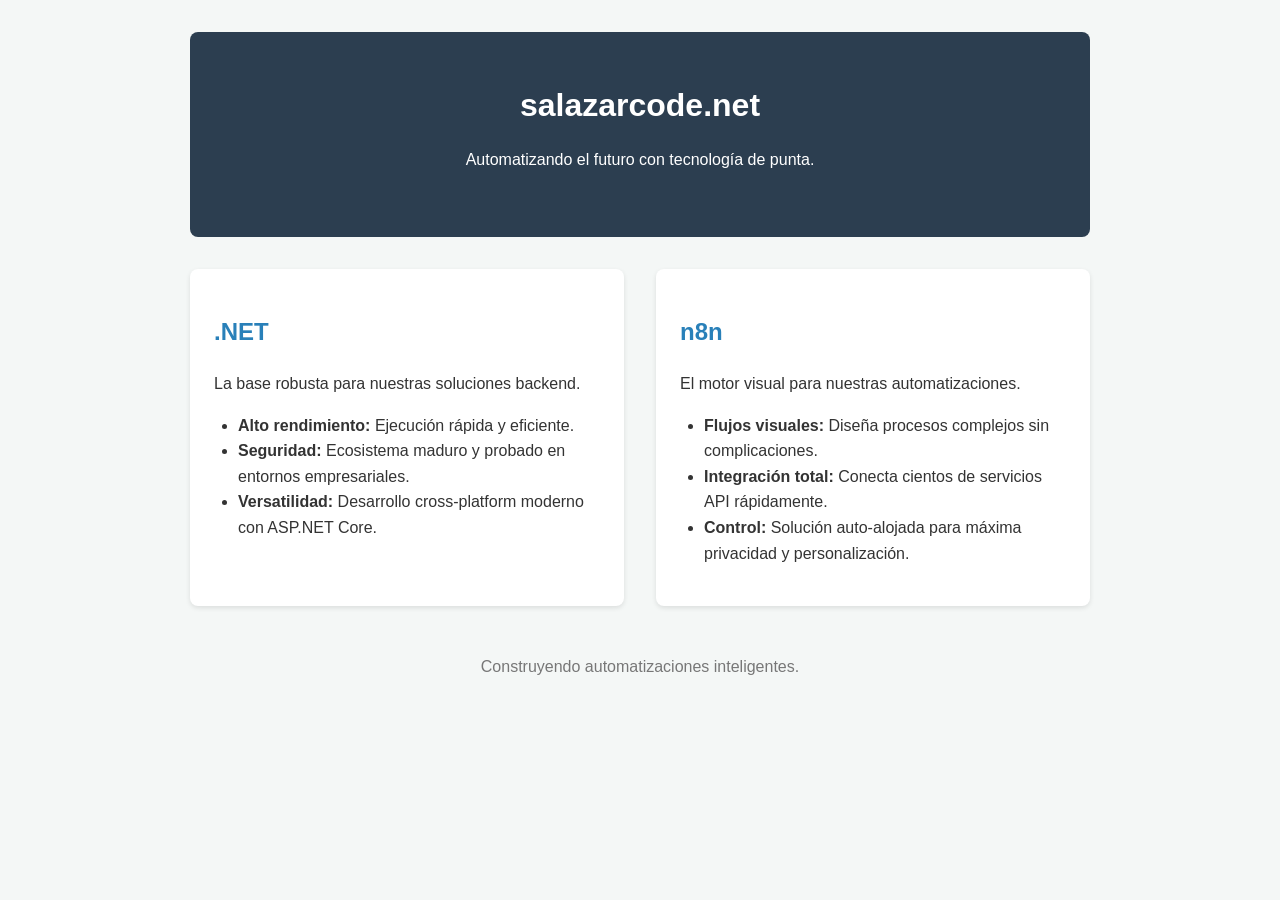
==== index.html @ 506108c3 "Initial commit of salazarcode.net" ====
<!DOCTYPE html>
<html lang="es">
<head>
    <meta charset="UTF-8">
    <meta name="viewport" content="width=device-width, initial-scale=1.0">
    <title>Bienvenido a salazarcode.net</title>
    <style>
        body { font-family: 'Segoe UI', Tahoma, Geneva, Verdana, sans-serif; line-height: 1.6; color: #333; margin: 0; background-color: #f4f7f6; }
        .container { max-width: 900px; margin: 0 auto; padding: 2rem; }
        header { text-align: center; padding: 3rem 0; background: #2c3e50; color: white; border-radius: 8px; margin-bottom: 2rem; }
        h1 { margin: 0; }
        .features { display: grid; grid-template-columns: 1fr 1fr; gap: 2rem; }
        .card { background: white; padding: 1.5rem; border-radius: 8px; box-shadow: 0 2px 5px rgba(0,0,0,0.1); }
        h2 { color: #2980b9; }
        ul { padding-left: 1.5rem; }
        footer { text-align: center; margin-top: 3rem; color: #777; }
    </style>
</head>
<body>
    <div class="container">
        <header>
            <h1>salazarcode.net</h1>
            <p>Automatizando el futuro con tecnología de punta.</p>
        </header>

        <section class="features">
            <div class="card">
                <h2>.NET</h2>
                <p>La base robusta para nuestras soluciones backend.</p>
                <ul>
                    <li><strong>Alto rendimiento:</strong> Ejecución rápida y eficiente.</li>
                    <li><strong>Seguridad:</strong> Ecosistema maduro y probado en entornos empresariales.</li>
                    <li><strong>Versatilidad:</strong> Desarrollo cross-platform moderno con ASP.NET Core.</li>
                </ul>
            </div>
            <div class="card">
                <h2>n8n</h2>
                <p>El motor visual para nuestras automatizaciones.</p>
                <ul>
                    <li><strong>Flujos visuales:</strong> Diseña procesos complejos sin complicaciones.</li>
                    <li><strong>Integración total:</strong> Conecta cientos de servicios API rápidamente.</li>
                    <li><strong>Control:</strong> Solución auto-alojada para máxima privacidad y personalización.</li>
                </ul>
            </div>
        </section>

        <footer>
            <p>Construyendo automatizaciones inteligentes.</p>
        </footer>
    </div>
</body>
</html>
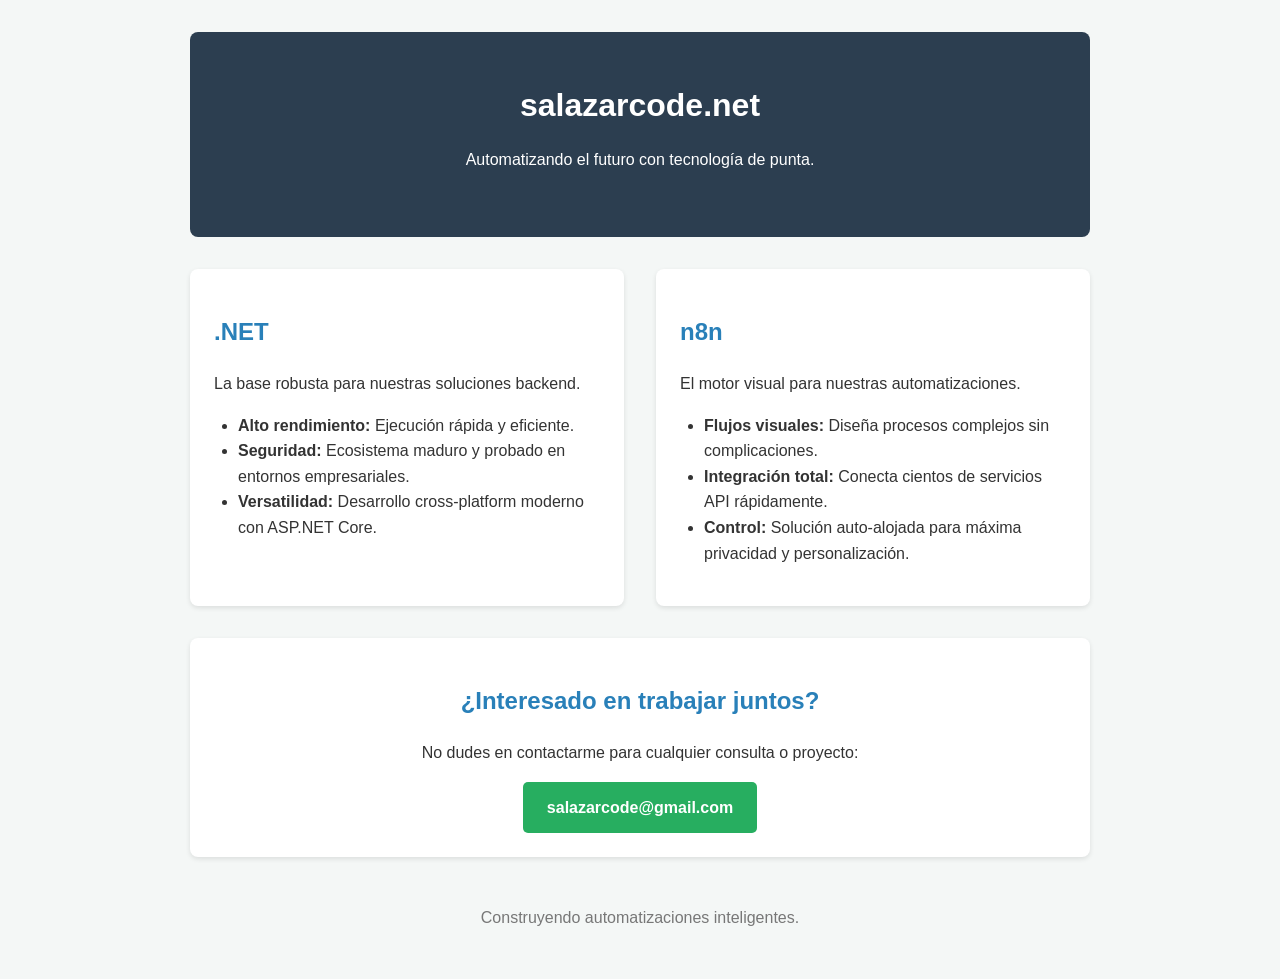
==== commit 5caff9c3: "Make site responsive and add contact section" ====
--- a/index.html
+++ b/index.html
@@ -9,11 +9,19 @@
         .container { max-width: 900px; margin: 0 auto; padding: 2rem; }
         header { text-align: center; padding: 3rem 0; background: #2c3e50; color: white; border-radius: 8px; margin-bottom: 2rem; }
         h1 { margin: 0; }
-        .features { display: grid; grid-template-columns: 1fr 1fr; gap: 2rem; }
+        .features { display: grid; grid-template-columns: 1fr 1fr; gap: 2rem; margin-bottom: 2rem; }
         .card { background: white; padding: 1.5rem; border-radius: 8px; box-shadow: 0 2px 5px rgba(0,0,0,0.1); }
         h2 { color: #2980b9; }
         ul { padding-left: 1.5rem; }
+        .contact { text-align: center; }
+        .contact a { display: inline-block; padding: 0.8rem 1.5rem; background: #27ae60; color: white; text-decoration: none; border-radius: 5px; font-weight: bold; }
         footer { text-align: center; margin-top: 3rem; color: #777; }
+
+        /* Responsividad */
+        @media (max-width: 768px) {
+            .features { grid-template-columns: 1fr; }
+            .container { padding: 1rem; }
+        }
     </style>
 </head>
 <body>
@@ -44,6 +52,12 @@
             </div>
         </section>
 
+        <section class="card contact">
+            <h2>¿Interesado en trabajar juntos?</h2>
+            <p>No dudes en contactarme para cualquier consulta o proyecto:</p>
+            <a href="mailto:salazarcode@gmail.com">salazarcode@gmail.com</a>
+        </section>
+
         <footer>
             <p>Construyendo automatizaciones inteligentes.</p>
         </footer>
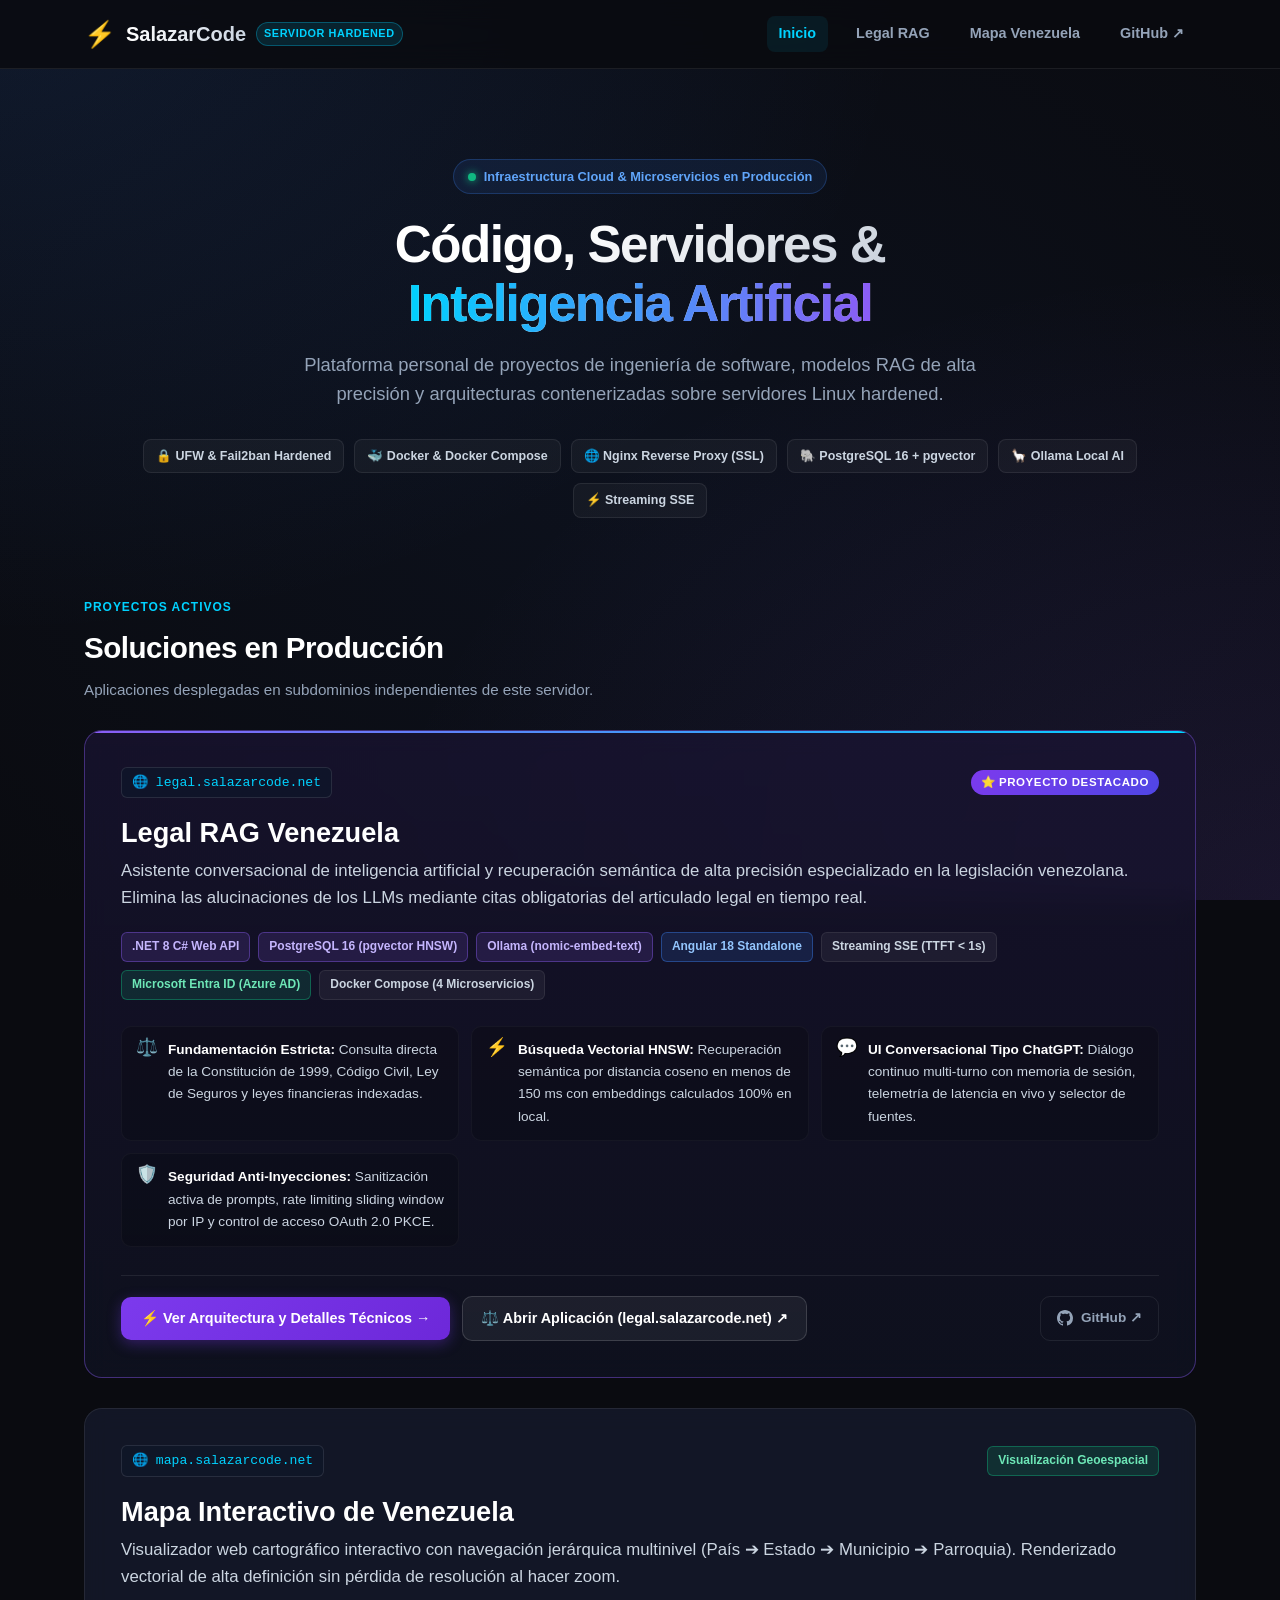
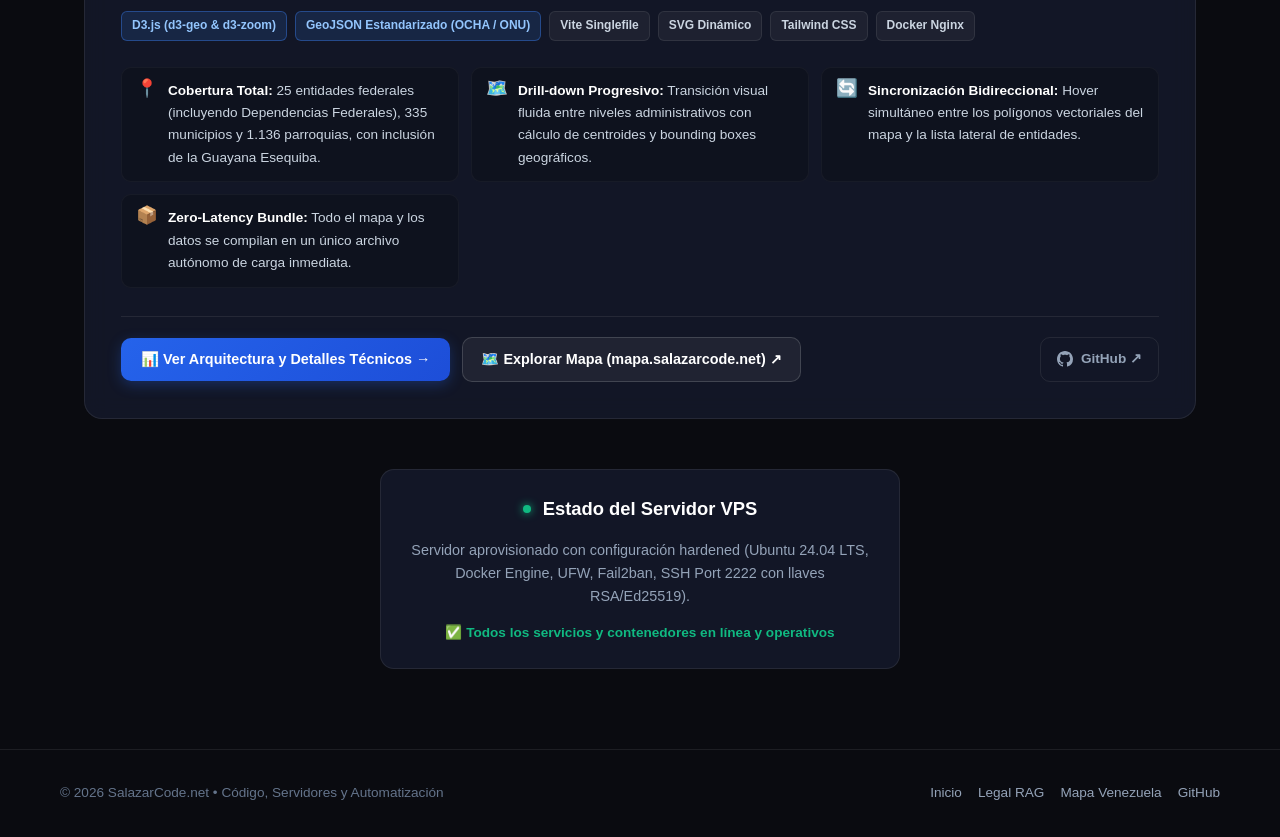
==== commit 6a428d97: "feat: modernize landing page with dark tech theme, project showcase and technical spec pages for Leg" ====
--- a/index.html
+++ b/index.html
@@ -1,66 +1,234 @@
 <!DOCTYPE html>
 <html lang="es">
 <head>
-    <meta charset="UTF-8">
-    <meta name="viewport" content="width=device-width, initial-scale=1.0">
-    <title>Bienvenido a salazarcode.net</title>
-    <style>
-        body { font-family: 'Segoe UI', Tahoma, Geneva, Verdana, sans-serif; line-height: 1.6; color: #333; margin: 0; background-color: #f4f7f6; }
-        .container { max-width: 900px; margin: 0 auto; padding: 2rem; }
-        header { text-align: center; padding: 3rem 0; background: #2c3e50; color: white; border-radius: 8px; margin-bottom: 2rem; }
-        h1 { margin: 0; }
-        .features { display: grid; grid-template-columns: 1fr 1fr; gap: 2rem; margin-bottom: 2rem; }
-        .card { background: white; padding: 1.5rem; border-radius: 8px; box-shadow: 0 2px 5px rgba(0,0,0,0.1); }
-        h2 { color: #2980b9; }
-        ul { padding-left: 1.5rem; }
-        .contact { text-align: center; }
-        .contact a { display: inline-block; padding: 0.8rem 1.5rem; background: #27ae60; color: white; text-decoration: none; border-radius: 5px; font-weight: bold; }
-        footer { text-align: center; margin-top: 3rem; color: #777; }
-
-        /* Responsividad */
-        @media (max-width: 768px) {
-            .features { grid-template-columns: 1fr; }
-            .container { padding: 1rem; }
-        }
-    </style>
+  <meta charset="UTF-8">
+  <meta name="viewport" content="width=device-width, initial-scale=1.0">
+  <title>SalazarCode.net - Código, Servidores y Automatización</title>
+  <link rel="stylesheet" href="/css/style.css">
 </head>
 <body>
-    <div class="container">
-        <header>
-            <h1>salazarcode.net</h1>
-            <p>Automatizando el futuro con tecnología de punta.</p>
-        </header>
-
-        <section class="features">
-            <div class="card">
-                <h2>.NET</h2>
-                <p>La base robusta para nuestras soluciones backend.</p>
-                <ul>
-                    <li><strong>Alto rendimiento:</strong> Ejecución rápida y eficiente.</li>
-                    <li><strong>Seguridad:</strong> Ecosistema maduro y probado en entornos empresariales.</li>
-                    <li><strong>Versatilidad:</strong> Desarrollo cross-platform moderno con ASP.NET Core.</li>
-                </ul>
-            </div>
-            <div class="card">
-                <h2>n8n</h2>
-                <p>El motor visual para nuestras automatizaciones.</p>
-                <ul>
-                    <li><strong>Flujos visuales:</strong> Diseña procesos complejos sin complicaciones.</li>
-                    <li><strong>Integración total:</strong> Conecta cientos de servicios API rápidamente.</li>
-                    <li><strong>Control:</strong> Solución auto-alojada para máxima privacidad y personalización.</li>
-                </ul>
-            </div>
-        </section>
-
-        <section class="card contact">
-            <h2>¿Interesado en trabajar juntos?</h2>
-            <p>No dudes en contactarme para cualquier consulta o proyecto:</p>
-            <a href="mailto:salazarcode@gmail.com">salazarcode@gmail.com</a>
-        </section>
-
-        <footer>
-            <p>Construyendo automatizaciones inteligentes.</p>
-        </footer>
+  <!-- NAVBAR -->
+  <header class="site-nav">
+    <div class="nav-container">
+      <a href="/" class="brand-link">
+        <span class="brand-logo">⚡</span>
+        <span class="brand-name">SalazarCode</span>
+        <span class="brand-badge">Servidor Hardened</span>
+      </a>
+      <nav class="nav-links">
+        <a href="/" class="nav-link active">Inicio</a>
+        <a href="/legal-rag.html" class="nav-link">Legal RAG</a>
+        <a href="/mapa-venezuela.html" class="nav-link">Mapa Venezuela</a>
+        <a href="https://github.com/salazarcode" target="_blank" rel="noopener" class="nav-link">GitHub ↗</a>
+      </nav>
     </div>
+  </header>
+
+  <main class="main-wrapper">
+    <!-- HERO SECTION -->
+    <section class="hero">
+      <div class="hero-pill">
+        <span class="status-dot"></span>
+        Infraestructura Cloud &amp; Microservicios en Producción
+      </div>
+
+      <h1 class="hero-title">
+        Código, Servidores &amp; <br>
+        <span class="hero-title-accent">Inteligencia Artificial</span>
+      </h1>
+
+      <p class="hero-subtitle">
+        Plataforma personal de proyectos de ingeniería de software, modelos RAG de alta precisión y arquitecturas contenerizadas sobre servidores Linux hardened.
+      </p>
+
+      <!-- BADGES DE INFRAESTRUCTURA -->
+      <div class="infra-badges-row">
+        <span class="infra-badge">🔒 UFW &amp; Fail2ban Hardened</span>
+        <span class="infra-badge">🐳 Docker &amp; Docker Compose</span>
+        <span class="infra-badge">🌐 Nginx Reverse Proxy (SSL)</span>
+        <span class="infra-badge">🐘 PostgreSQL 16 + pgvector</span>
+        <span class="infra-badge">🦙 Ollama Local AI</span>
+        <span class="infra-badge">⚡ Streaming SSE</span>
+      </div>
+    </section>
+
+    <!-- PROYECTOS DESTACADOS -->
+    <section>
+      <div class="section-header">
+        <span class="section-tag">Proyectos Activos</span>
+        <h2 class="section-title">Soluciones en Producción</h2>
+        <p class="section-desc">Aplicaciones desplegadas en subdominios independientes de este servidor.</p>
+      </div>
+
+      <div class="projects-showcase-grid">
+
+        <!-- PROYECTO 1: LEGAL RAG (DESTACADO PRINCIPAL) -->
+        <article class="project-card featured">
+          <div class="card-top-meta">
+            <span class="subdomain-tag">🌐 legal.salazarcode.net</span>
+            <span class="featured-ribbon">⭐ Proyecto Destacado</span>
+          </div>
+
+          <div class="card-title-group">
+            <h3 class="card-title">Legal RAG Venezuela</h3>
+            <p class="card-lead">
+              Asistente conversacional de inteligencia artificial y recuperación semántica de alta precisión especializado en la legislación venezolana.
+              Elimina las alucinaciones de los LLMs mediante citas obligatorias del articulado legal en tiempo real.
+            </p>
+          </div>
+
+          <div class="tech-pills-list">
+            <span class="tech-pill purple">.NET 8 C# Web API</span>
+            <span class="tech-pill purple">PostgreSQL 16 (pgvector HNSW)</span>
+            <span class="tech-pill purple">Ollama (nomic-embed-text)</span>
+            <span class="tech-pill highlight">Angular 18 Standalone</span>
+            <span class="tech-pill">Streaming SSE (TTFT &lt; 1s)</span>
+            <span class="tech-pill green">Microsoft Entra ID (Azure AD)</span>
+            <span class="tech-pill">Docker Compose (4 Microservicios)</span>
+          </div>
+
+          <div class="card-highlights">
+            <div class="highlight-item">
+              <span class="highlight-icon">⚖️</span>
+              <div>
+                <strong>Fundamentación Estricta:</strong> Consulta directa de la Constitución de 1999, Código Civil, Ley de Seguros y leyes financieras indexadas.
+              </div>
+            </div>
+
+            <div class="highlight-item">
+              <span class="highlight-icon">⚡</span>
+              <div>
+                <strong>Búsqueda Vectorial HNSW:</strong> Recuperación semántica por distancia coseno en menos de 150 ms con embeddings calculados 100% en local.
+              </div>
+            </div>
+
+            <div class="highlight-item">
+              <span class="highlight-icon">💬</span>
+              <div>
+                <strong>UI Conversacional Tipo ChatGPT:</strong> Diálogo continuo multi-turno con memoria de sesión, telemetría de latencia en vivo y selector de fuentes.
+              </div>
+            </div>
+
+            <div class="highlight-item">
+              <span class="highlight-icon">🛡️</span>
+              <div>
+                <strong>Seguridad Anti-Inyecciones:</strong> Sanitización activa de prompts, rate limiting sliding window por IP y control de acceso OAuth 2.0 PKCE.
+              </div>
+            </div>
+          </div>
+
+          <div class="card-actions-row">
+            <a href="/legal-rag.html" class="btn-primary btn-purple">
+              ⚡ Ver Arquitectura y Detalles Técnicos →
+            </a>
+            <a href="https://legal.salazarcode.net" target="_blank" rel="noopener" class="btn-secondary">
+              ⚖️ Abrir Aplicación (legal.salazarcode.net) ↗
+            </a>
+            <a href="https://github.com/salazarcode/legal-rag-venezuela" target="_blank" rel="noopener" class="btn-github">
+              <svg width="16" height="16" viewBox="0 0 24 24" fill="currentColor"><path d="M12 0C5.37 0 0 5.37 0 12c0 5.31 3.435 9.795 8.205 11.385.6.105.825-.255.825-.57 0-.285-.015-1.23-.015-2.235-3.015.555-3.795-.735-4.035-1.41-.135-.345-.72-1.41-1.23-1.695-.42-.225-1.02-.78-.015-.795.945-.015 1.62.87 1.845 1.23 1.08 1.815 2.805 1.305 3.495.99.105-.78.42-1.305.765-1.605-2.67-.3-5.46-1.335-5.46-5.925 0-1.305.465-2.385 1.23-3.225-.12-.3-.54-1.53.12-3.18 0 0 1.005-.315 3.3 1.23.96-.27 1.98-.405 3-.405s2.04.135 3 .405c2.295-1.56 3.3-1.23 3.3-1.23.66 1.65.24 2.88.12 3.18.765.84 1.23 1.905 1.23 3.225 0 4.605-2.805 5.625-5.475 5.925.435.375.81 1.095.81 2.22 0 1.605-.015 2.895-.015 3.3 0 .315.225.69.825.57A12.02 12.02 0 0024 12c0-6.63-5.37-12-12-12z"/></svg>
+              GitHub ↗
+            </a>
+          </div>
+        </article>
+
+        <!-- PROYECTO 2: MAPA INTERACTIVO -->
+        <article class="project-card">
+          <div class="card-top-meta">
+            <span class="subdomain-tag">🌐 mapa.salazarcode.net</span>
+            <span class="tech-pill green">Visualización Geoespacial</span>
+          </div>
+
+          <div class="card-title-group">
+            <h3 class="card-title">Mapa Interactivo de Venezuela</h3>
+            <p class="card-lead">
+              Visualizador web cartográfico interactivo con navegación jerárquica multinivel (País ➔ Estado ➔ Municipio ➔ Parroquia).
+              Renderizado vectorial de alta definición sin pérdida de resolución al hacer zoom.
+            </p>
+          </div>
+
+          <div class="tech-pills-list">
+            <span class="tech-pill highlight">D3.js (d3-geo &amp; d3-zoom)</span>
+            <span class="tech-pill highlight">GeoJSON Estandarizado (OCHA / ONU)</span>
+            <span class="tech-pill">Vite Singlefile</span>
+            <span class="tech-pill">SVG Dinámico</span>
+            <span class="tech-pill">Tailwind CSS</span>
+            <span class="tech-pill">Docker Nginx</span>
+          </div>
+
+          <div class="card-highlights">
+            <div class="highlight-item">
+              <span class="highlight-icon">📍</span>
+              <div>
+                <strong>Cobertura Total:</strong> 25 entidades federales (incluyendo Dependencias Federales), 335 municipios y 1.136 parroquias, con inclusión de la Guayana Esequiba.
+              </div>
+            </div>
+
+            <div class="highlight-item">
+              <span class="highlight-icon">🗺️</span>
+              <div>
+                <strong>Drill-down Progresivo:</strong> Transición visual fluida entre niveles administrativos con cálculo de centroides y bounding boxes geográficos.
+              </div>
+            </div>
+
+            <div class="highlight-item">
+              <span class="highlight-icon">🔄</span>
+              <div>
+                <strong>Sincronización Bidireccional:</strong> Hover simultáneo entre los polígonos vectoriales del mapa y la lista lateral de entidades.
+              </div>
+            </div>
+
+            <div class="highlight-item">
+              <span class="highlight-icon">📦</span>
+              <div>
+                <strong>Zero-Latency Bundle:</strong> Todo el mapa y los datos se compilan en un único archivo autónomo de carga inmediata.
+              </div>
+            </div>
+          </div>
+
+          <div class="card-actions-row">
+            <a href="/mapa-venezuela.html" class="btn-primary">
+              📊 Ver Arquitectura y Detalles Técnicos →
+            </a>
+            <a href="https://mapa.salazarcode.net" target="_blank" rel="noopener" class="btn-secondary">
+              🗺️ Explorar Mapa (mapa.salazarcode.net) ↗
+            </a>
+            <a href="https://github.com/salazarcode/mapa-venezuela" target="_blank" rel="noopener" class="btn-github">
+              <svg width="16" height="16" viewBox="0 0 24 24" fill="currentColor"><path d="M12 0C5.37 0 0 5.37 0 12c0 5.31 3.435 9.795 8.205 11.385.6.105.825-.255.825-.57 0-.285-.015-1.23-.015-2.235-3.015.555-3.795-.735-4.035-1.41-.135-.345-.72-1.41-1.23-1.695-.42-.225-1.02-.78-.015-.795.945-.015 1.62.87 1.845 1.23 1.08 1.815 2.805 1.305 3.495.99.105-.78.42-1.305.765-1.605-2.67-.3-5.46-1.335-5.46-5.925 0-1.305.465-2.385 1.23-3.225-.12-.3-.54-1.53.12-3.18 0 0 1.005-.315 3.3 1.23.96-.27 1.98-.405 3-.405s2.04.135 3 .405c2.295-1.56 3.3-1.23 3.3-1.23.66 1.65.24 2.88.12 3.18.765.84 1.23 1.905 1.23 3.225 0 4.605-2.805 5.625-5.475 5.925.435.375.81 1.095.81 2.22 0 1.605-.015 2.895-.015 3.3 0 .315.225.69.825.57A12.02 12.02 0 0024 12c0-6.63-5.37-12-12-12z"/></svg>
+              GitHub ↗
+            </a>
+          </div>
+        </article>
+      </div>
+    </section>
+
+    <!-- ESTADO DEL SERVIDOR -->
+    <section style="margin-top: 50px;">
+      <div class="spec-card" style="text-align: center; max-width: 520px; margin: 0 auto;">
+        <div class="spec-card-header" style="justify-content: center;">
+          <span class="status-dot"></span>
+          <h3 class="spec-card-title">Estado del Servidor VPS</h3>
+        </div>
+        <p class="spec-card-desc">
+          Servidor aprovisionado con configuración hardened (Ubuntu 24.04 LTS, Docker Engine, UFW, Fail2ban, SSH Port 2222 con llaves RSA/Ed25519).
+        </p>
+        <div style="font-size: 0.85rem; font-weight: 700; color: var(--accent-green);">
+          ✅ Todos los servicios y contenedores en línea y operativos
+        </div>
+      </div>
+    </section>
+  </main>
+
+  <!-- FOOTER -->
+  <footer class="site-footer">
+    <div class="footer-container">
+      <span>&copy; 2026 SalazarCode.net • Código, Servidores y Automatización</span>
+      <div class="footer-links">
+        <a href="/" class="footer-link">Inicio</a>
+        <a href="/legal-rag.html" class="footer-link">Legal RAG</a>
+        <a href="/mapa-venezuela.html" class="footer-link">Mapa Venezuela</a>
+        <a href="https://github.com/salazarcode" class="footer-link">GitHub</a>
+      </div>
+    </div>
+  </footer>
 </body>
 </html>
--- a/css/style.css
+++ b/css/style.css
@@ -0,0 +1,711 @@
+/* ==========================================================================
+   SalazarCode.net - Modern Dark Showcase Stylesheet
+   ========================================================================== */
+
+:root {
+  --bg-primary: #0a0b10;
+  --bg-secondary: #111420;
+  --bg-card: rgba(22, 27, 46, 0.75);
+  --bg-card-hover: rgba(30, 38, 64, 0.85);
+  --border-subtle: rgba(255, 255, 255, 0.08);
+  --border-accent: rgba(59, 130, 246, 0.35);
+  --border-rag: rgba(139, 92, 246, 0.4);
+  --text-primary: #f8fafc;
+  --text-secondary: #94a3b8;
+  --text-muted: #64748b;
+  --accent-cyan: #00d2ff;
+  --accent-blue: #3b82f6;
+  --accent-purple: #8b5cf6;
+  --accent-green: #10b981;
+  --accent-amber: #f59e0b;
+  --glow-cyan: 0 0 25px rgba(0, 210, 255, 0.25);
+  --glow-purple: 0 0 30px rgba(139, 92, 246, 0.25);
+}
+
+* {
+  margin: 0;
+  padding: 0;
+  box-sizing: border-box;
+}
+
+body {
+  font-family: -apple-system, BlinkMacSystemFont, 'Segoe UI', Roboto, Helvetica, Arial, sans-serif;
+  line-height: 1.65;
+  color: var(--text-primary);
+  background-color: var(--bg-primary);
+  background-image: 
+    radial-gradient(at 0% 0%, rgba(59, 130, 246, 0.12) 0px, transparent 50%),
+    radial-gradient(at 100% 100%, rgba(139, 92, 246, 0.12) 0px, transparent 50%),
+    radial-gradient(at 50% 50%, rgba(15, 23, 42, 0.5) 0px, transparent 100%);
+  background-attachment: fixed;
+  min-height: 100vh;
+  display: flex;
+  flex-direction: column;
+}
+
+/* NAVBAR */
+.site-nav {
+  position: sticky;
+  top: 0;
+  z-index: 100;
+  background: rgba(10, 11, 16, 0.85);
+  backdrop-filter: blur(14px);
+  -webkit-backdrop-filter: blur(14px);
+  border-bottom: 1px solid var(--border-subtle);
+}
+
+.nav-container {
+  max-width: 1160px;
+  margin: 0 auto;
+  padding: 0 24px;
+  height: 68px;
+  display: flex;
+  align-items: center;
+  justify-content: space-between;
+}
+
+.brand-link {
+  display: flex;
+  align-items: center;
+  gap: 10px;
+  text-decoration: none;
+  color: var(--text-primary);
+}
+
+.brand-logo {
+  font-size: 1.6rem;
+}
+
+.brand-name {
+  font-size: 1.25rem;
+  font-weight: 800;
+  background: linear-gradient(90deg, #ffffff, #cbd5e1);
+  -webkit-background-clip: text;
+  -webkit-text-fill-color: transparent;
+  background-clip: text;
+}
+
+.brand-badge {
+  font-size: 0.68rem;
+  font-weight: 700;
+  background: rgba(0, 210, 255, 0.12);
+  color: var(--accent-cyan);
+  border: 1px solid rgba(0, 210, 255, 0.3);
+  padding: 2px 7px;
+  border-radius: 9999px;
+  text-transform: uppercase;
+  letter-spacing: 0.05em;
+}
+
+.nav-links {
+  display: flex;
+  align-items: center;
+  gap: 16px;
+}
+
+.nav-link {
+  color: var(--text-secondary);
+  text-decoration: none;
+  font-size: 0.9rem;
+  font-weight: 600;
+  padding: 6px 12px;
+  border-radius: 8px;
+  transition: all 0.2s ease;
+}
+
+.nav-link:hover {
+  color: #ffffff;
+  background: rgba(255, 255, 255, 0.06);
+}
+
+.nav-link.active {
+  color: var(--accent-cyan);
+  background: rgba(0, 210, 255, 0.08);
+}
+
+/* MAIN CONTENT WRAPPER */
+.main-wrapper {
+  flex: 1;
+  max-width: 1160px;
+  width: 100%;
+  margin: 0 auto;
+  padding: 40px 24px 80px;
+}
+
+/* HERO SECTION */
+.hero {
+  text-align: center;
+  padding: 50px 10px 40px;
+}
+
+.hero-pill {
+  display: inline-flex;
+  align-items: center;
+  gap: 8px;
+  background: rgba(59, 130, 246, 0.1);
+  border: 1px solid rgba(59, 130, 246, 0.25);
+  padding: 6px 14px;
+  border-radius: 9999px;
+  font-size: 0.8rem;
+  font-weight: 700;
+  color: #60a5fa;
+  margin-bottom: 22px;
+}
+
+.hero-title {
+  font-size: 3.2rem;
+  font-weight: 900;
+  letter-spacing: -1.5px;
+  line-height: 1.15;
+  margin-bottom: 16px;
+  background: linear-gradient(135deg, #ffffff 40%, #94a3b8 100%);
+  -webkit-background-clip: text;
+  -webkit-text-fill-color: transparent;
+  background-clip: text;
+}
+
+.hero-title-accent {
+  background: linear-gradient(90deg, var(--accent-cyan), var(--accent-purple));
+  -webkit-background-clip: text;
+  -webkit-text-fill-color: transparent;
+  background-clip: text;
+}
+
+.hero-subtitle {
+  font-size: 1.15rem;
+  color: var(--text-secondary);
+  max-width: 720px;
+  margin: 0 auto 30px;
+  line-height: 1.6;
+}
+
+/* SERVER HARDENED SPECS BADGES */
+.infra-badges-row {
+  display: flex;
+  justify-content: center;
+  flex-wrap: wrap;
+  gap: 10px;
+  margin-bottom: 40px;
+}
+
+.infra-badge {
+  background: rgba(255, 255, 255, 0.04);
+  border: 1px solid var(--border-subtle);
+  padding: 6px 12px;
+  border-radius: 8px;
+  font-size: 0.78rem;
+  font-weight: 600;
+  color: #cbd5e1;
+  display: inline-flex;
+  align-items: center;
+  gap: 6px;
+}
+
+.status-dot {
+  width: 8px;
+  height: 8px;
+  border-radius: 50%;
+  background: var(--accent-green);
+  box-shadow: 0 0 8px var(--accent-green);
+  display: inline-block;
+}
+
+/* SECTION HEADINGS */
+.section-header {
+  margin-bottom: 28px;
+}
+
+.section-tag {
+  font-size: 0.75rem;
+  font-weight: 800;
+  text-transform: uppercase;
+  letter-spacing: 0.08em;
+  color: var(--accent-cyan);
+  display: block;
+  margin-bottom: 6px;
+}
+
+.section-title {
+  font-size: 1.85rem;
+  font-weight: 800;
+  color: #ffffff;
+  letter-spacing: -0.5px;
+}
+
+.section-desc {
+  font-size: 0.95rem;
+  color: var(--text-secondary);
+  margin-top: 4px;
+}
+
+/* SHOWCASE GRID EN PORTADA */
+.projects-showcase-grid {
+  display: grid;
+  grid-template-columns: 1fr;
+  gap: 30px;
+}
+
+.project-card {
+  background: var(--bg-card);
+  backdrop-filter: blur(12px);
+  -webkit-backdrop-filter: blur(12px);
+  border: 1px solid var(--border-subtle);
+  border-radius: 18px;
+  padding: 36px;
+  position: relative;
+  overflow: hidden;
+  transition: all 0.3s cubic-bezier(0.16, 1, 0.3, 1);
+}
+
+.project-card::before {
+  content: '';
+  position: absolute;
+  top: 0;
+  left: 0;
+  right: 0;
+  height: 2px;
+  background: linear-gradient(90deg, transparent, transparent);
+  transition: background 0.3s;
+}
+
+.project-card.featured {
+  border-color: var(--border-rag);
+  background: linear-gradient(180deg, rgba(26, 20, 52, 0.7) 0%, rgba(15, 18, 33, 0.8) 100%);
+}
+
+.project-card.featured::before {
+  background: linear-gradient(90deg, var(--accent-purple), var(--accent-cyan));
+}
+
+.project-card:hover {
+  transform: translateY(-4px);
+  border-color: rgba(255, 255, 255, 0.2);
+  box-shadow: 0 15px 35px -10px rgba(0, 0, 0, 0.5);
+}
+
+.project-card.featured:hover {
+  border-color: rgba(139, 92, 246, 0.6);
+  box-shadow: var(--glow-purple);
+}
+
+.card-top-meta {
+  display: flex;
+  align-items: center;
+  justify-content: space-between;
+  margin-bottom: 18px;
+  flex-wrap: wrap;
+  gap: 10px;
+}
+
+.subdomain-tag {
+  display: inline-flex;
+  align-items: center;
+  gap: 6px;
+  background: rgba(15, 23, 42, 0.8);
+  border: 1px solid rgba(255, 255, 255, 0.1);
+  padding: 4px 10px;
+  border-radius: 6px;
+  font-family: ui-monospace, SFMono-Regular, Menlo, Monaco, Consolas, monospace;
+  font-size: 0.82rem;
+  color: var(--accent-cyan);
+}
+
+.featured-ribbon {
+  background: linear-gradient(135deg, #7c3aed, #4f46e5);
+  color: #ffffff;
+  font-size: 0.72rem;
+  font-weight: 800;
+  padding: 3px 10px;
+  border-radius: 9999px;
+  letter-spacing: 0.05em;
+  text-transform: uppercase;
+}
+
+.card-title-group {
+  margin-bottom: 14px;
+}
+
+.card-title {
+  font-size: 1.7rem;
+  font-weight: 800;
+  color: #ffffff;
+  margin-bottom: 8px;
+  line-height: 1.25;
+}
+
+.card-lead {
+  font-size: 1.05rem;
+  color: #cbd5e1;
+  line-height: 1.6;
+  margin-bottom: 20px;
+}
+
+/* TECH PILLS */
+.tech-pills-list {
+  display: flex;
+  flex-wrap: wrap;
+  gap: 8px;
+  margin-bottom: 26px;
+}
+
+.tech-pill {
+  background: rgba(255, 255, 255, 0.05);
+  border: 1px solid rgba(255, 255, 255, 0.08);
+  color: #cbd5e1;
+  font-size: 0.75rem;
+  font-weight: 600;
+  padding: 4px 10px;
+  border-radius: 6px;
+}
+
+.tech-pill.highlight {
+  background: rgba(59, 130, 246, 0.15);
+  border-color: rgba(59, 130, 246, 0.4);
+  color: #93c5fd;
+}
+
+.tech-pill.purple {
+  background: rgba(139, 92, 246, 0.15);
+  border-color: rgba(139, 92, 246, 0.4);
+  color: #c4b5fd;
+}
+
+.tech-pill.green {
+  background: rgba(16, 185, 129, 0.15);
+  border-color: rgba(16, 185, 129, 0.4);
+  color: #6ee7b7;
+}
+
+/* FEATURE BULLETS */
+.card-highlights {
+  display: grid;
+  grid-template-columns: repeat(auto-fit, minmax(280px, 1fr));
+  gap: 12px;
+  margin-bottom: 28px;
+}
+
+.highlight-item {
+  background: rgba(0, 0, 0, 0.2);
+  border: 1px solid rgba(255, 255, 255, 0.04);
+  padding: 12px 14px;
+  border-radius: 10px;
+  font-size: 0.85rem;
+  color: #cbd5e1;
+  display: flex;
+  align-items: flex-start;
+  gap: 10px;
+}
+
+.highlight-item strong {
+  color: #ffffff;
+}
+
+.highlight-icon {
+  font-size: 1.1rem;
+  flex-shrink: 0;
+  line-height: 1;
+}
+
+/* CARD ACTION BUTTONS */
+.card-actions-row {
+  display: flex;
+  align-items: center;
+  gap: 12px;
+  flex-wrap: wrap;
+  padding-top: 20px;
+  border-top: 1px solid var(--border-subtle);
+}
+
+.btn-primary {
+  background: linear-gradient(135deg, #2563eb, #1d4ed8);
+  color: #ffffff;
+  text-decoration: none;
+  font-weight: 700;
+  font-size: 0.9rem;
+  padding: 10px 20px;
+  border-radius: 10px;
+  display: inline-flex;
+  align-items: center;
+  gap: 8px;
+  transition: all 0.2s ease;
+  box-shadow: 0 4px 14px rgba(37, 99, 235, 0.3);
+}
+
+.btn-primary:hover {
+  background: linear-gradient(135deg, #1d4ed8, #1e40af);
+  box-shadow: 0 6px 20px rgba(37, 99, 235, 0.45);
+  transform: translateY(-1px);
+}
+
+.btn-purple {
+  background: linear-gradient(135deg, #7c3aed, #6d28d9);
+  box-shadow: 0 4px 14px rgba(124, 58, 237, 0.35);
+}
+
+.btn-purple:hover {
+  background: linear-gradient(135deg, #6d28d9, #5b21b6);
+  box-shadow: 0 6px 20px rgba(124, 58, 237, 0.5);
+}
+
+.btn-secondary {
+  background: rgba(255, 255, 255, 0.06);
+  color: #ffffff;
+  border: 1px solid rgba(255, 255, 255, 0.15);
+  text-decoration: none;
+  font-weight: 600;
+  font-size: 0.9rem;
+  padding: 10px 18px;
+  border-radius: 10px;
+  display: inline-flex;
+  align-items: center;
+  gap: 8px;
+  transition: all 0.2s ease;
+}
+
+.btn-secondary:hover {
+  background: rgba(255, 255, 255, 0.12);
+  border-color: rgba(255, 255, 255, 0.3);
+  transform: translateY(-1px);
+}
+
+.btn-github {
+  background: transparent;
+  color: var(--text-secondary);
+  border: 1px solid var(--border-subtle);
+  text-decoration: none;
+  font-weight: 600;
+  font-size: 0.85rem;
+  padding: 10px 16px;
+  border-radius: 10px;
+  display: inline-flex;
+  align-items: center;
+  gap: 8px;
+  margin-left: auto;
+  transition: all 0.2s;
+}
+
+.btn-github:hover {
+  color: #ffffff;
+  border-color: rgba(255, 255, 255, 0.3);
+  background: rgba(255, 255, 255, 0.04);
+}
+
+/* ==========================================================================
+   ESTILOS ESPECÍFICOS DE PÁGINAS DE DETALLE (legal-rag.html & mapa-venezuela.html)
+   ========================================================================== */
+
+.page-detail-header {
+  padding-bottom: 30px;
+  margin-bottom: 40px;
+  border-bottom: 1px solid var(--border-subtle);
+}
+
+.back-link {
+  display: inline-flex;
+  align-items: center;
+  gap: 8px;
+  color: var(--text-secondary);
+  text-decoration: none;
+  font-size: 0.9rem;
+  font-weight: 600;
+  margin-bottom: 24px;
+  transition: color 0.2s;
+}
+
+.back-link:hover {
+  color: var(--accent-cyan);
+}
+
+.detail-title-group {
+  margin-bottom: 24px;
+}
+
+.detail-badge-row {
+  display: flex;
+  align-items: center;
+  gap: 10px;
+  margin-bottom: 14px;
+  flex-wrap: wrap;
+}
+
+.detail-h1 {
+  font-size: 2.8rem;
+  font-weight: 900;
+  line-height: 1.15;
+  letter-spacing: -1px;
+  color: #ffffff;
+  margin-bottom: 12px;
+}
+
+.detail-lead {
+  font-size: 1.2rem;
+  color: #cbd5e1;
+  line-height: 1.6;
+  max-width: 820px;
+}
+
+.detail-actions-bar {
+  display: flex;
+  gap: 14px;
+  align-items: center;
+  flex-wrap: wrap;
+}
+
+/* ARQUITECTURA Y MÓDULOS EN PÁGINA DE DETALLE */
+.tech-spec-section {
+  margin-bottom: 48px;
+}
+
+.spec-grid-2col {
+  display: grid;
+  grid-template-columns: repeat(auto-fit, minmax(340px, 1fr));
+  gap: 24px;
+}
+
+.spec-card {
+  background: var(--bg-card);
+  border: 1px solid var(--border-subtle);
+  border-radius: 14px;
+  padding: 24px 26px;
+}
+
+.spec-card-header {
+  display: flex;
+  align-items: center;
+  gap: 12px;
+  margin-bottom: 14px;
+}
+
+.spec-icon {
+  font-size: 1.6rem;
+}
+
+.spec-card-title {
+  font-size: 1.15rem;
+  font-weight: 800;
+  color: #ffffff;
+}
+
+.spec-card-desc {
+  font-size: 0.9rem;
+  color: var(--text-secondary);
+  line-height: 1.6;
+  margin-bottom: 14px;
+}
+
+.spec-list {
+  list-style: none;
+  display: flex;
+  flex-direction: column;
+  gap: 8px;
+}
+
+.spec-list li {
+  font-size: 0.85rem;
+  color: #cbd5e1;
+  display: flex;
+  align-items: flex-start;
+  gap: 8px;
+}
+
+.spec-list li strong {
+  color: #ffffff;
+}
+
+.check-icon {
+  color: var(--accent-green);
+  font-weight: 800;
+  flex-shrink: 0;
+}
+
+/* CODE / CONFIG BOXES */
+.code-box {
+  background: #05070d;
+  border: 1px solid rgba(255, 255, 255, 0.08);
+  border-radius: 10px;
+  padding: 16px;
+  font-family: ui-monospace, SFMono-Regular, Menlo, Monaco, Consolas, monospace;
+  font-size: 0.82rem;
+  color: #e2e8f0;
+  overflow-x: auto;
+  line-height: 1.5;
+  margin: 16px 0;
+}
+
+.code-box .comment {
+  color: #64748b;
+}
+
+.code-box .cmd {
+  color: var(--accent-cyan);
+}
+
+/* CALLOUT BANNER */
+.callout-banner {
+  background: linear-gradient(135deg, rgba(37, 99, 235, 0.15), rgba(124, 58, 237, 0.15));
+  border: 1px solid rgba(124, 58, 237, 0.35);
+  border-radius: 16px;
+  padding: 32px;
+  text-align: center;
+  margin-top: 40px;
+}
+
+.callout-title {
+  font-size: 1.6rem;
+  font-weight: 800;
+  color: #ffffff;
+  margin-bottom: 10px;
+}
+
+.callout-desc {
+  font-size: 1rem;
+  color: #cbd5e1;
+  max-width: 640px;
+  margin: 0 auto 24px;
+}
+
+/* FOOTER */
+.site-footer {
+  border-top: 1px solid var(--border-subtle);
+  background: rgba(10, 11, 16, 0.95);
+  padding: 32px 24px;
+  margin-top: auto;
+}
+
+.footer-container {
+  max-width: 1160px;
+  margin: 0 auto;
+  display: flex;
+  align-items: center;
+  justify-content: space-between;
+  flex-wrap: wrap;
+  gap: 16px;
+  font-size: 0.85rem;
+  color: var(--text-muted);
+}
+
+.footer-links {
+  display: flex;
+  gap: 16px;
+}
+
+.footer-link {
+  color: var(--text-secondary);
+  text-decoration: none;
+  transition: color 0.2s;
+}
+
+.footer-link:hover {
+  color: var(--accent-cyan);
+}
+
+/* RESPONSIVE */
+@media (max-width: 768px) {
+  .hero-title { font-size: 2.2rem; }
+  .detail-h1 { font-size: 2rem; }
+  .project-card { padding: 24px; }
+  .btn-github { margin-left: 0; width: 100%; justify-content: center; }
+  .btn-primary, .btn-secondary { width: 100%; justify-content: center; }
+  .card-actions-row { flex-direction: column; }
+  .footer-container { flex-direction: column; text-align: center; }
+}
